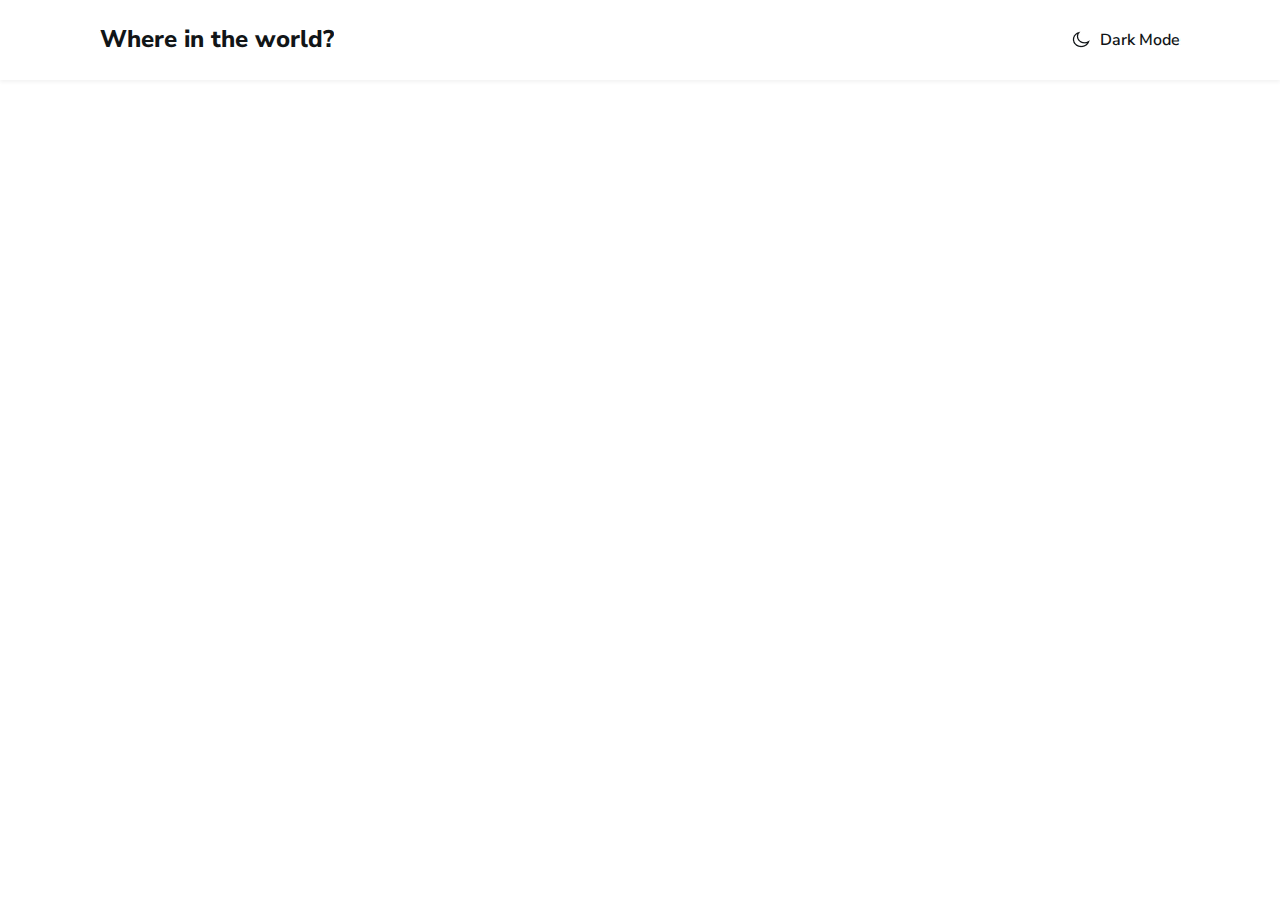
==== index.html @ b33bcf13 "header finished" ====
<!DOCTYPE html>
<html lang="en">
<head>
    <meta charset="UTF-8">
    <meta http-equiv="X-UA-Compatible" content="IE=edge">
    <meta name="viewport" content="width=device-width, initial-scale=1.0">
    <title>flag</title>
    <link rel="stylesheet" href="./css/main.css">
    <link rel="website icon" type="png" href="./image/uzb_t.jpg">
</head>
<body>
    <header class="header">
        <div class="container">
        <div class="wrapper">
                <div class="header_quetion">
                    <a class="link" href="./index.html">
                    <h1 class="header_quetion_title">
                        Where in the world?
                    </h1>
                    </a>
                </div>
                <div class="header_dark-mode">
                    <img class="dark-mode_icon" src="./image/oy.png" alt="oy">
                    <p class="dark-mode_title" >Dark Mode</p>
                </div>

            </div>
        </div>
    </header>

    
</body>
</html>
---- css/main.css ----
@import url("https://fonts.googleapis.com/css2?family=Montserrat:wght@700&family=Nunito+Sans:wght@600;800&family=Raleway:wght@300&family=Roboto:wght@500;700&family=Source+Serif+Pro:wght@600&display=swap");
* {
  padding: 0;
  margin: 0;
  box-sizing: border-box;
}
.container {
  width: 1110px;
  padding-left: 15px;
  padding-right: 15px;
  margin-left: auto;
  margin-right:auto;
}
.wrapper {
  display: flex;
  align-items: center;
  justify-content: space-between;
 
}
.header{
    padding-top: 23px;
    padding-bottom: 24px;
 background-color: #ffffff;
  box-shadow: 0px 2px 4px rgba(0, 0, 0, 0.0562443);
}

.link{
    text-decoration: none;
}
.header_quetion_title{


font-family: 'Nunito Sans';
font-style: normal;
font-weight: 800;
font-size: 24px;
line-height: 33px;
color: #111517;

}
.dark-mode_title{
    font-family: 'Nunito Sans';
font-style: normal;
font-weight: 600;
font-size: 16px;
line-height: 22px;
color: #111517;
}
.header_dark-mode{
    display: flex;
    align-items: center;
    
  
}
.dark-mode_icon{
    margin-right: 10px;
    background: #FFFFFF;


}
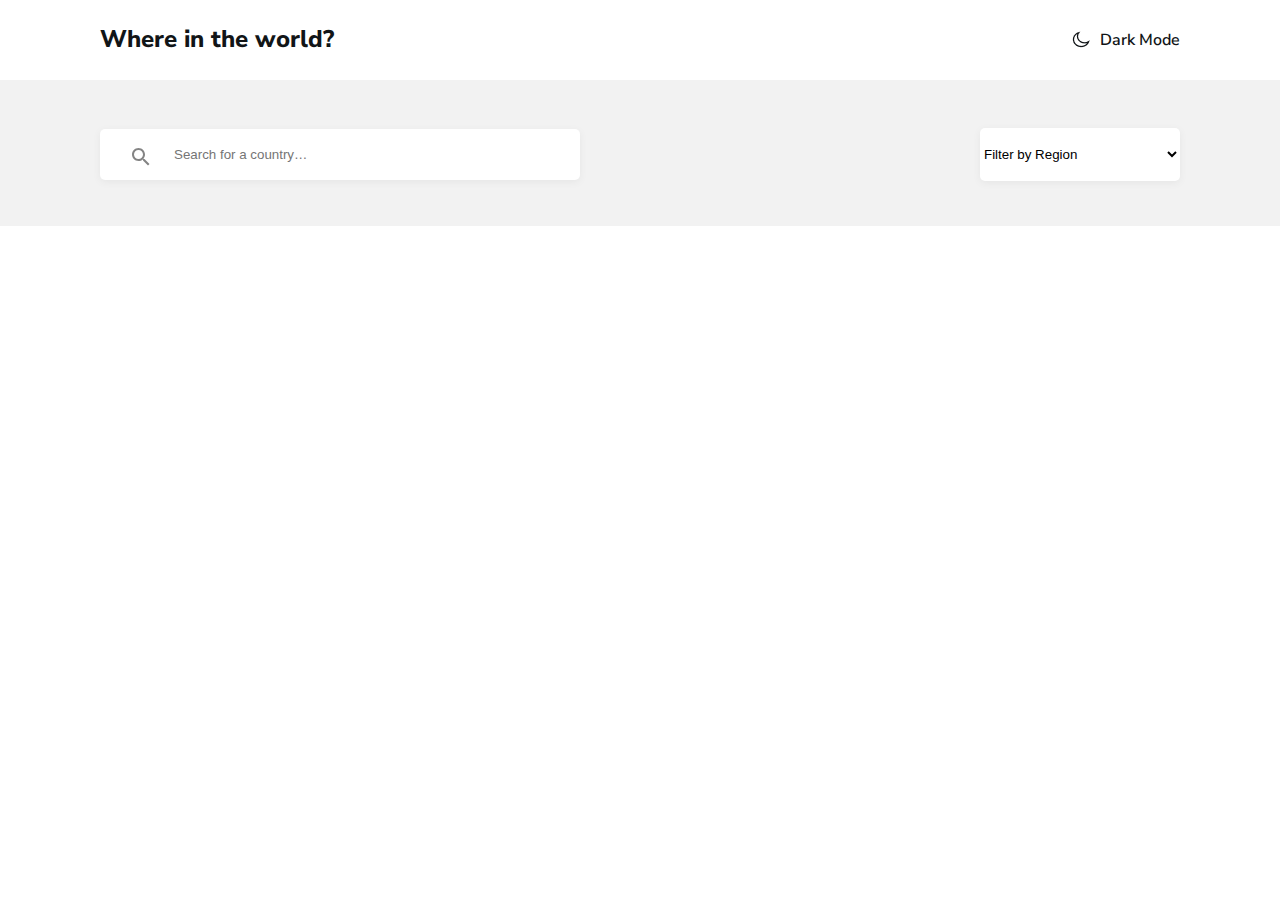
==== commit 557c41e7: "search finish" ====
--- a/index.html
+++ b/index.html
@@ -1,33 +1,58 @@
 <!DOCTYPE html>
 <html lang="en">
-<head>
-    <meta charset="UTF-8">
-    <meta http-equiv="X-UA-Compatible" content="IE=edge">
-    <meta name="viewport" content="width=device-width, initial-scale=1.0">
+  <head>
+    <meta charset="UTF-8" />
+    <meta http-equiv="X-UA-Compatible" content="IE=edge" />
+    <meta name="viewport" content="width=device-width, initial-scale=1.0" />
     <title>flag</title>
-    <link rel="stylesheet" href="./css/main.css">
-    <link rel="website icon" type="png" href="./image/uzb_t.jpg">
-</head>
-<body>
+    <link rel="stylesheet" href="./css/main.css" />
+    <link rel="website icon" type="png" href="./image/uzb_t.jpg" />
+  </head>
+  <body>
     <header class="header">
+      <div class="container">
+        <div class="wrapper">
+          <div class="header_quetion">
+            <a class="link" href="./index.html">
+              <h1 class="header_quetion_title">Where in the world?</h1>
+            </a>
+          </div>
+          <div class="header_dark-mode">
+            <img class="dark-mode_icon" src="./image/oy.png" alt="oy" />
+            <p class="dark-mode_title">Dark Mode</p>
+          </div>
+        </div>
+      </div>
+    </header>
+    <main class="main">
+      <section class="fitter-by_region">
         <div class="container">
-        <div class="wrapper">
-                <div class="header_quetion">
-                    <a class="link" href="./index.html">
-                    <h1 class="header_quetion_title">
-                        Where in the world?
-                    </h1>
-                    </a>
-                </div>
-                <div class="header_dark-mode">
-                    <img class="dark-mode_icon" src="./image/oy.png" alt="oy">
-                    <p class="dark-mode_title" >Dark Mode</p>
-                </div>
-
+          <form action="https://echo.htmlacademy.ru/courses" method="get">
+            <div class="form-box">
+              <input
+                class="input-search"
+                type="search"
+                aria-label="qidiruv"
+                placeholder="Search for a country…"
+                name="search"
+              />
+              <select
+                class="select"
+                name="country"
+                id=""
+                aria-label="qitani tanlang"
+              >
+                <option disabled selected hidden>Filter by Region</option>
+                <option value="africa">Africa</option>
+                <option value="america">America</option>
+                <option value="asia">Asia</option>
+                <option value="europe">Europe</option>
+                <option value="oceania">Oceania</option>
+              </select>
             </div>
+          </form>
         </div>
-    </header>
-
-    
-</body>
-</html>+      </section>
+    </main>
+  </body>
+</html>
--- a/css/main.css
+++ b/css/main.css
@@ -9,52 +9,80 @@
   padding-left: 15px;
   padding-right: 15px;
   margin-left: auto;
-  margin-right:auto;
+  margin-right: auto;
 }
 .wrapper {
   display: flex;
   align-items: center;
   justify-content: space-between;
- 
 }
-.header{
-    padding-top: 23px;
-    padding-bottom: 24px;
- background-color: #ffffff;
+.header {
+  padding-top: 23px;
+  padding-bottom: 24px;
+  background-color: #ffffff;
   box-shadow: 0px 2px 4px rgba(0, 0, 0, 0.0562443);
 }
 
-.link{
-    text-decoration: none;
+.link {
+  text-decoration: none;
 }
-.header_quetion_title{
+.header_quetion_title {
+  font-family: "Nunito Sans";
+  font-style: normal;
+  font-weight: 800;
+  font-size: 24px;
+  line-height: 33px;
+  color: #111517;
+}
+.dark-mode_title {
+  font-family: "Nunito Sans";
+  font-style: normal;
+  font-weight: 600;
+  font-size: 16px;
+  line-height: 22px;
+  color: #111517;
+}
+.header_dark-mode {
+  display: flex;
+  align-items: center;
+}
+.dark-mode_icon {
+  margin-right: 10px;
+  background: #ffffff;
+}
 
+.form-box {
+  display: flex;
+  align-items: center;
+  justify-content: space-between;
+}
+.input-search {
+  background-color: #fff;
+  background-image: url(../image/search.svg);
+  background-repeat: no-repeat;
+  background-position: 32px 19px;
+  box-shadow: 0px 2px 9px rgba(0, 0, 0, 0.0532439);
+  border-radius: 5px;
+  width: 480px;
+  border: none;
+  padding-top: 18px;
+  padding-bottom: 18px;
+  padding-left: 74px;
+  margin: 0;
+}
 
-font-family: 'Nunito Sans';
-font-style: normal;
-font-weight: 800;
-font-size: 24px;
-line-height: 33px;
-color: #111517;
+.select {
+  width: 200px;
+  padding-top: 18px;
+  padding-bottom: 18px;
+  background: #ffffff;
+  box-shadow: 0px 2px 9px rgba(0, 0, 0, 0.0532439);
+  border-radius: 5px;
+  border: none;
+}
+.fitter-by_region{
+    padding-top: 48px;
+    padding-bottom: 45px;
 
-}
-.dark-mode_title{
-    font-family: 'Nunito Sans';
-font-style: normal;
-font-weight: 600;
-font-size: 16px;
-line-height: 22px;
-color: #111517;
-}
-.header_dark-mode{
-    display: flex;
-    align-items: center;
-    
-  
-}
-.dark-mode_icon{
-    margin-right: 10px;
-    background: #FFFFFF;
-
-
+    background: #F2F2F2;
 }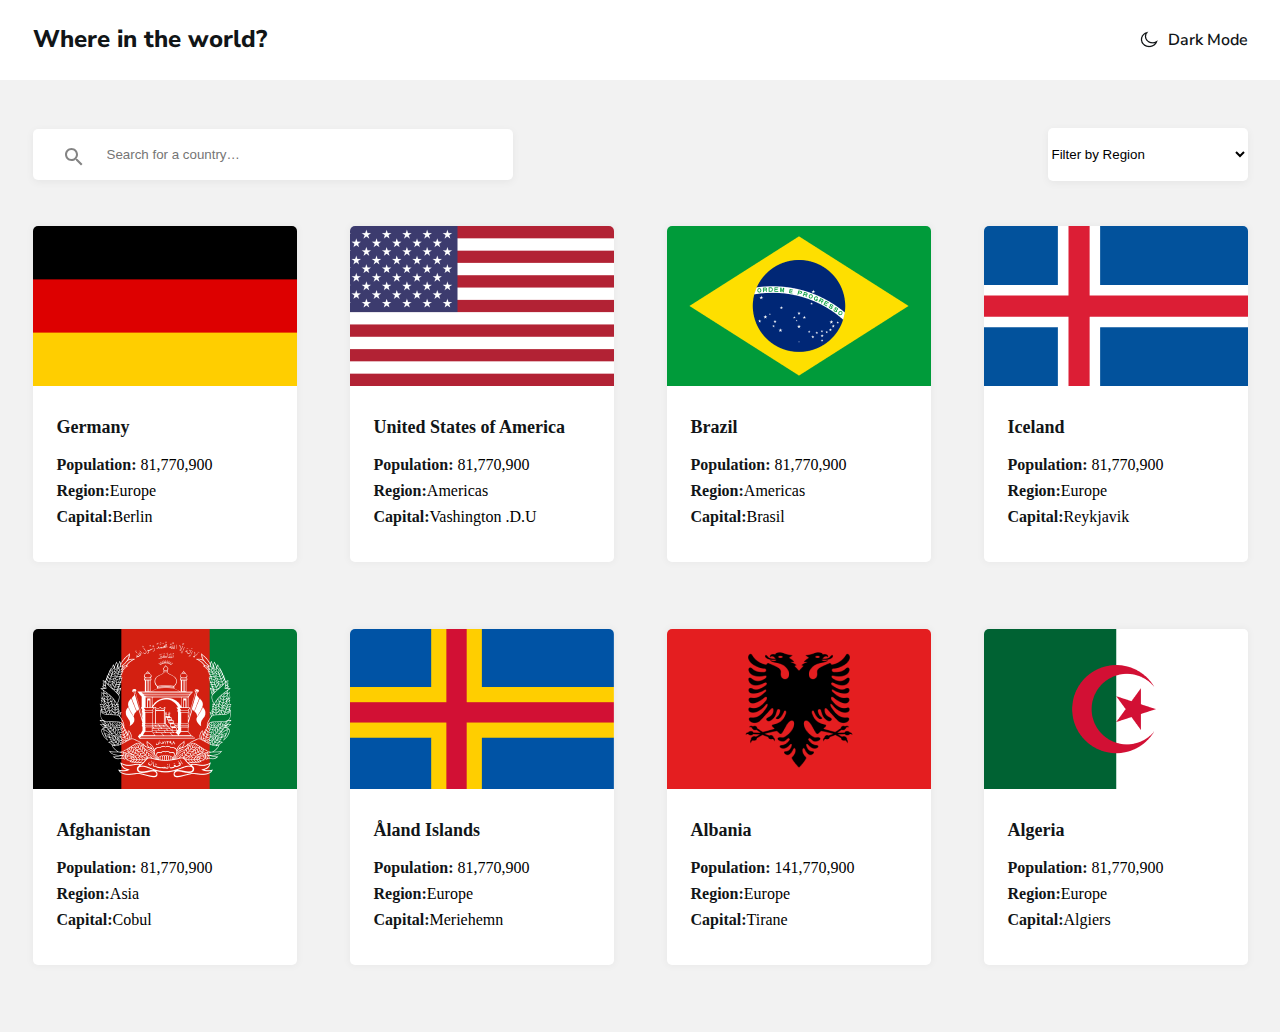
==== commit efe073d2: "main finished" ====
--- a/index.html
+++ b/index.html
@@ -9,6 +9,7 @@
     <link rel="website icon" type="png" href="./image/uzb_t.jpg" />
   </head>
   <body>
+    <!---header start-->
     <header class="header">
       <div class="container">
         <div class="wrapper">
@@ -24,7 +25,10 @@
         </div>
       </div>
     </header>
+    <!--header end-->
+    <!---main start-->
     <main class="main">
+      <!---main section start-->
       <section class="fitter-by_region">
         <div class="container">
           <form action="https://echo.htmlacademy.ru/courses" method="get">
@@ -53,6 +57,185 @@
           </form>
         </div>
       </section>
+      <!---main section end-->
+      <!---main second section start-->
+      <section class="country_flags">
+        <div class="container">
+          <div class="section_wrapper">
+            <div class="flag_germany">
+              <a href="/about_country.html">
+                <img
+                  class="flag_germany_img"
+                  src="./image/Germany.svg.png"
+                  alt="germaniya"
+                  width="264"
+                  height="160"
+                />
+                <h2 class="germaniya_title">Germany</h2>
+              </a>
+              <p class="germany_desc">
+                <span class="population">Population:</span> 81,770,900
+              </p>
+              <p class="germany_desc">
+                <span class="population">Region:</span>Europe
+              </p>
+              <p class="germany_desc">
+                <span class="population">Capital:</span>Berlin
+              </p>
+            </div>
+
+            <div class="flag_germany">
+              <a href="/about_country.html">
+                <img
+                  class="flag_germany_img"
+                  src="./image/america.png"
+                  alt="germaniya"
+                  width="264"
+                  height="160"
+                />
+                <h2 class="germaniya_title">United States of America</h2>
+              </a>
+              <p class="germany_desc">
+                <span class="population">Population:</span> 81,770,900
+              </p>
+              <p class="germany_desc">
+                <span class="population">Region:</span>Americas
+              </p>
+              <p class="germany_desc">
+                <span class="population">Capital:</span>Vashington .D.U
+              </p>
+            </div>
+            <div class="flag_germany">
+              <a href="/about_country.html">
+                <img
+                  class="flag_germany_img"
+                  src="./image/brazilya.png"
+                  alt="germaniya"
+                  width="264"
+                  height="160"
+                />
+                <h2 class="germaniya_title">Brazil</h2>
+              </a>
+              <p class="germany_desc">
+                <span class="population">Population:</span> 81,770,900
+              </p>
+              <p class="germany_desc">
+                <span class="population">Region:</span>Americas
+              </p>
+              <p class="germany_desc">
+                <span class="population">Capital:</span>Brasil
+              </p>
+            </div>
+            <div class="flag_germany">
+              <a href="/about_country.html">
+                <img
+                  class="flag_germany_img"
+                  src="./image/island.png"
+                  alt="germaniya"
+                  width="264"
+                  height="160"
+                />
+                <h2 class="germaniya_title">Iceland</h2>
+              </a>
+              <p class="germany_desc">
+                <span class="population">Population:</span> 81,770,900
+              </p>
+              <p class="germany_desc">
+                <span class="population">Region:</span>Europe
+              </p>
+              <p class="germany_desc">
+                <span class="population">Capital:</span>Reykjavik
+              </p>
+            </div>
+            <div class="flag_germany">
+              <a href="/about_country.html">
+                <img
+                  class="flag_germany_img"
+                  src="./image/avganistan.png"
+                  alt="Afghanistan"
+                  width="264"
+                  height="160"
+                />
+                <h2 class="germaniya_title">Afghanistan</h2>
+              </a>
+              <p class="germany_desc">
+                <span class="population">Population:</span> 81,770,900
+              </p>
+              <p class="germany_desc">
+                <span class="population">Region:</span>Asia
+              </p>
+              <p class="germany_desc">
+                <span class="population">Capital:</span>Cobul
+              </p>
+            </div>
+            <div class="flag_germany">
+              <a href="/about_country.html">
+                <img
+                  class="flag_germany_img"
+                  src="./image/aland_islands.png"
+                  alt="Åland Islands"
+                  width="264"
+                  height="160"
+                />
+                <h2 class="germaniya_title">Åland Islands</h2>
+              </a>
+              <p class="germany_desc">
+                <span class="population">Population:</span> 81,770,900
+              </p>
+              <p class="germany_desc">
+                <span class="population">Region:</span>Europe
+              </p>
+              <p class="germany_desc">
+                <span class="population">Capital:</span>Meriehemn
+              </p>
+            </div>
+            <div class="flag_germany">
+              <a href="/about_country.html">
+                <img
+                  class="flag_germany_img"
+                  src="./image/albaniya.png"
+                  alt="Albania"
+                  width="264"
+                  height="160"
+                />
+                <h2 class="germaniya_title">Albania</h2>
+              </a>
+              <p class="germany_desc">
+                <span class="population">Population:</span> 141,770,900
+              </p>
+              <p class="germany_desc">
+                <span class="population">Region:</span>Europe
+              </p>
+              <p class="germany_desc">
+                <span class="population">Capital:</span>Tirane
+              </p>
+            </div>
+            <div class="flag_germany">
+              <a href="/about_country.html">
+                <img
+                  class="flag_germany_img"
+                  src="./image/algeriya.png"
+                  alt="Algeria"
+                  width="264"
+                  height="160"
+                />
+                <h2 class="germaniya_title">Algeria</h2>
+              </a>
+              <p class="germany_desc">
+                <span class="population">Population:</span> 81,770,900
+              </p>
+              <p class="germany_desc">
+                <span class="population">Region:</span>Europe
+              </p>
+              <p class="germany_desc">
+                <span class="population">Capital:</span>Algiers
+              </p>
+            </div>
+          </div>
+        </div>
+      </section>
+      <!---main second section start-->
     </main>
+    <!---main end-->
   </body>
 </html>
--- a/css/main.css
+++ b/css/main.css
@@ -4,8 +4,11 @@
   margin: 0;
   box-sizing: border-box;
 }
+a{
+  text-decoration: none;
+}
 .container {
-  width: 1110px;
+  width: 1245px;
   padding-left: 15px;
   padding-right: 15px;
   margin-left: auto;
@@ -80,9 +83,56 @@
   border-radius: 5px;
   border: none;
 }
-.fitter-by_region{
-    padding-top: 48px;
-    padding-bottom: 45px;
+.fitter-by_region {
+  padding-top: 48px;
+  padding-bottom: 45px;
 
-    background: #F2F2F2;
+  background: #f2f2f2;
+}
+
+.country_flags {
+  background: #f2f2f2;
+}
+.flag_germany_img {
+  border-radius: 5px 5px 0 0;
+}
+
+.flag_germany {
+  width: 264px;
+  height: 336px;
+  margin-bottom: 67px;
+  background: #ffffff;
+  box-shadow: 0px 0px 7px 2px rgba(0, 0, 0, 0.0294384);
+  border-radius: 5px;
+}
+
+.germaniya_title {
+  padding-top: 24px;
+  padding-left: 24px;
+  padding-bottom: 16px;
+  font-family: 300;
+  font-weight: 800;
+  font-size: 18px;
+  line-height: 26px;
+  color: #111517;
+}
+.population {
+  font-family: 600;
+  padding-left: 24px;
+
+  font-weight: 600;
+  font-size: 16px;
+  line-height: 16px;
+  color: #111517;
+}
+.germany_desc{
+  padding-bottom: 8px;
+}
+
+.section_wrapper{
+  display: flex;
+  align-items: center;
+  flex-wrap: wrap;
+  justify-content: space-between;
+  
 }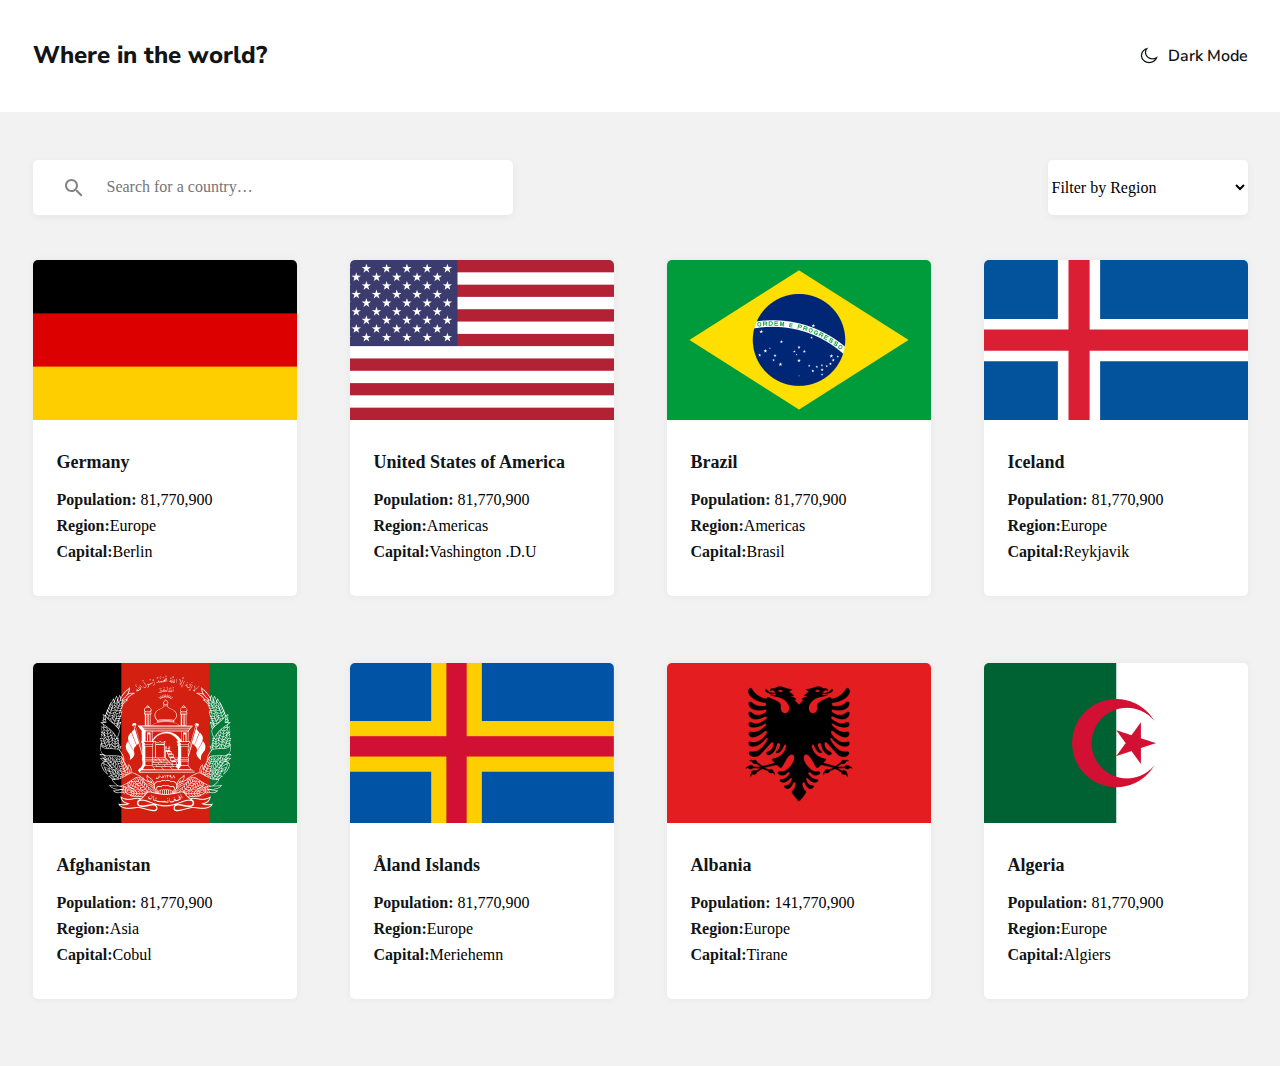
==== commit 16fd8035: "2-pej finished" ====
--- a/index.html
+++ b/index.html
@@ -6,6 +6,7 @@
     <meta name="viewport" content="width=device-width, initial-scale=1.0" />
     <title>flag</title>
     <link rel="stylesheet" href="./css/main.css" />
+    <link rel="stylesheet" href="./css/normalize.css">
     <link rel="website icon" type="png" href="./image/uzb_t.jpg" />
   </head>
   <body>
